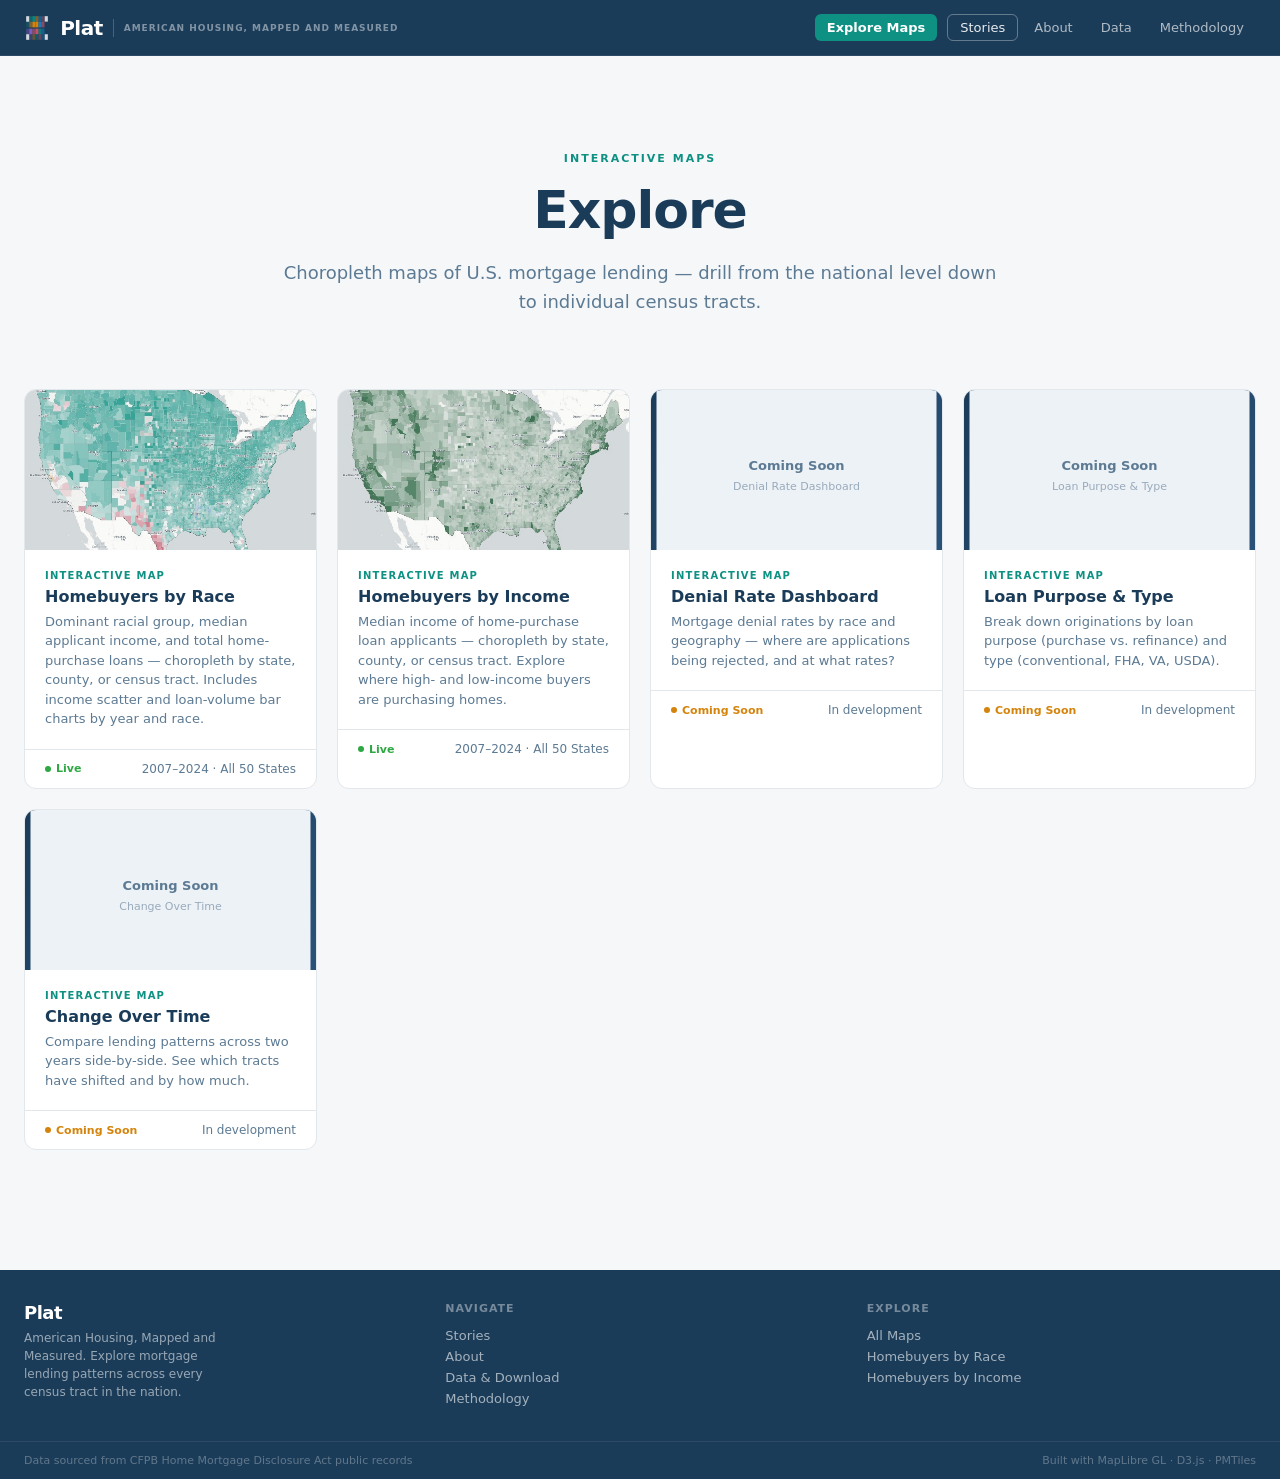
==== explore/index.html @ e6443f63 "Initial deploy" ====
<!DOCTYPE html>
<html lang="en">
<head>
  <meta charset="utf-8">
  <title>Explore Maps · Plat</title>
  <meta name="viewport" content="width=device-width, initial-scale=1">
  <link rel="stylesheet" href="../plat.css">
</head>
<body>

  <nav id="plat-nav">
    <div class="nav-inner">
      <a href="../index.html" class="nav-logo">
        <img class="nav-logo-icon" src="../plat-icon-final.svg" alt="Plat icon">
        <span class="nav-wordmark">Plat</span>
        <div class="nav-divider"></div>
        <span class="nav-tagline">American Housing, Mapped and Measured</span>
      </a>
      <div class="nav-links">
        <a href="index.html" class="nav-cta">Explore Maps</a>
        <a href="../stories.html" class="nav-stories">Stories</a>
        <a href="../about.html">About</a>
        <a href="../data.html">Data</a>
        <a href="../methodology.html">Methodology</a>
      </div>
    </div>
  </nav>

  <main class="page-main">

    <div class="hero" style="padding: 48px 24px 40px">
      <div class="hero-eyebrow">Interactive Maps</div>
      <h1>Explore</h1>
      <p>Choropleth maps of U.S. mortgage lending — drill from the national level down to individual census tracts.</p>
    </div>

    <section class="section" style="padding-top: 0">

      <div class="card-grid">

        <a href="national.html" class="card">
          <div class="card-thumb card-thumb-map">
            <img src="img/thumb-race.jpg" alt="Homebuyers by Race — national choropleth map" style="width:100%;height:100%;object-fit:cover;display:block;">
          </div>
          <div class="card-body">
            <div class="card-tag">Interactive Map</div>
            <h3>Homebuyers by Race</h3>
            <p>Dominant racial group, median applicant income, and total home-purchase loans — choropleth by state, county, or census tract. Includes income scatter and loan-volume bar charts by year and race.</p>
          </div>
          <div class="card-footer">
            <span class="card-status status-live">
              <span class="status-dot"></span>Live
            </span>
            <span>2007–2024 · All 50 States</span>
          </div>
        </a>

        <a href="income.html" class="card">
          <div class="card-thumb card-thumb-map">
            <img src="img/thumb-income.jpg" alt="Homebuyers by Income — national choropleth map" style="width:100%;height:100%;object-fit:cover;display:block;">
          </div>
          <div class="card-body">
            <div class="card-tag">Interactive Map</div>
            <h3>Homebuyers by Income</h3>
            <p>Median income of home-purchase loan applicants — choropleth by state, county, or census tract. Explore where high- and low-income buyers are purchasing homes.</p>
          </div>
          <div class="card-footer">
            <span class="card-status status-live">
              <span class="status-dot"></span>Live
            </span>
            <span>2007–2024 · All 50 States</span>
          </div>
        </a>

        <div class="card">
          <div class="card-thumb">
            <svg viewBox="0 0 280 160" xmlns="http://www.w3.org/2000/svg" style="width:100%;height:100%">
              <rect width="280" height="160" fill="#edf2f7"/>
              <text x="140" y="80" font-family="system-ui,sans-serif" font-size="13" font-weight="600" fill="#5C7A93" text-anchor="middle">Coming Soon</text>
              <text x="140" y="100" font-family="system-ui,sans-serif" font-size="11" fill="#9ab" text-anchor="middle">Denial Rate Dashboard</text>
            </svg>
          </div>
          <div class="card-body">
            <div class="card-tag">Interactive Map</div>
            <h3>Denial Rate Dashboard</h3>
            <p>Mortgage denial rates by race and geography — where are applications being rejected, and at what rates?</p>
          </div>
          <div class="card-footer">
            <span class="card-status status-soon">
              <span class="status-dot"></span>Coming Soon
            </span>
            <span>In development</span>
          </div>
        </div>

        <div class="card">
          <div class="card-thumb">
            <svg viewBox="0 0 280 160" xmlns="http://www.w3.org/2000/svg" style="width:100%;height:100%">
              <rect width="280" height="160" fill="#edf2f7"/>
              <text x="140" y="80" font-family="system-ui,sans-serif" font-size="13" font-weight="600" fill="#5C7A93" text-anchor="middle">Coming Soon</text>
              <text x="140" y="100" font-family="system-ui,sans-serif" font-size="11" fill="#9ab" text-anchor="middle">Loan Purpose &amp; Type</text>
            </svg>
          </div>
          <div class="card-body">
            <div class="card-tag">Interactive Map</div>
            <h3>Loan Purpose &amp; Type</h3>
            <p>Break down originations by loan purpose (purchase vs. refinance) and type (conventional, FHA, VA, USDA).</p>
          </div>
          <div class="card-footer">
            <span class="card-status status-soon">
              <span class="status-dot"></span>Coming Soon
            </span>
            <span>In development</span>
          </div>
        </div>

        <div class="card">
          <div class="card-thumb">
            <svg viewBox="0 0 280 160" xmlns="http://www.w3.org/2000/svg" style="width:100%;height:100%">
              <rect width="280" height="160" fill="#edf2f7"/>
              <text x="140" y="80" font-family="system-ui,sans-serif" font-size="13" font-weight="600" fill="#5C7A93" text-anchor="middle">Coming Soon</text>
              <text x="140" y="100" font-family="system-ui,sans-serif" font-size="11" fill="#9ab" text-anchor="middle">Change Over Time</text>
            </svg>
          </div>
          <div class="card-body">
            <div class="card-tag">Interactive Map</div>
            <h3>Change Over Time</h3>
            <p>Compare lending patterns across two years side-by-side. See which tracts have shifted and by how much.</p>
          </div>
          <div class="card-footer">
            <span class="card-status status-soon">
              <span class="status-dot"></span>Coming Soon
            </span>
            <span>In development</span>
          </div>
        </div>

      </div>
    </section>

  </main>

  <footer id="plat-footer">
    <div class="footer-inner">
      <div class="footer-brand">
        <div class="footer-wordmark">Plat</div>
        <p>American Housing, Mapped and Measured. Explore mortgage lending patterns across every census tract in the nation.</p>
      </div>
      <div class="footer-col">
        <h4>Navigate</h4>
        <a href="../stories.html">Stories</a>
        <a href="../about.html">About</a>
        <a href="../data.html">Data &amp; Download</a>
        <a href="../methodology.html">Methodology</a>
      </div>
      <div class="footer-col">
        <h4>Explore</h4>
        <a href="index.html">All Maps</a>
        <a href="national.html">Homebuyers by Race</a>
        <a href="income.html">Homebuyers by Income</a>
      </div>
    </div>
    <div class="footer-bottom">
      <span>Data sourced from CFPB Home Mortgage Disclosure Act public records</span>
      <span>Built with MapLibre GL · D3.js · PMTiles</span>
    </div>
  </footer>

</body>
</html>
---- plat.css ----
/* ============================================================
   Plat – Shared Site Styles
   American Housing, Mapped and Measured
   ============================================================ */

/* ── Variables ──────────────────────────────────────────── */
:root {
  --navy:   #1B3C59;
  --teal:   #0E9183;
  --amber:  #D4840C;
  --steel:  #1A7BBD;
  --violet: #7C5CBF;
  --rose:   #C2546A;
  --bg:     #F5F7F9;
  --surface:#FFFFFF;
  --border: #E2E7EC;
  --text:   #1B3C59;
  --muted:  #5C7A93;
  --nav-h:  56px;
  --font:   'Montserrat', system-ui, -apple-system, sans-serif;
}

/* ── Reset ──────────────────────────────────────────────── */
*, *::before, *::after { box-sizing: border-box; margin: 0; padding: 0; }
html { font-size: 16px; -webkit-text-size-adjust: 100%; }
body {
  font-family: var(--font);
  background: var(--bg);
  color: var(--text);
  min-height: 100vh;
  display: flex;
  flex-direction: column;
}
a { color: inherit; text-decoration: none; }
img, svg { display: block; }

/* ── Font import ────────────────────────────────────────── */
@import url('https://fonts.googleapis.com/css2?family=Montserrat:wght@400;500;600;700&display=swap');

/* ============================================================
   NAVIGATION
   ============================================================ */
#plat-nav {
  position: sticky;
  top: 0;
  z-index: 1000;
  height: var(--nav-h);
  background: var(--navy);
  border-bottom: 1px solid rgba(255,255,255,0.08);
  flex-shrink: 0;
}
.nav-inner {
  max-width: 1320px;
  margin: 0 auto;
  height: 100%;
  padding: 0 24px;
  display: flex;
  align-items: center;
  justify-content: space-between;
  gap: 32px;
}

/* Logo */
.nav-logo {
  display: flex;
  align-items: center;
  gap: 10px;
  flex-shrink: 0;
  opacity: 1;
  transition: opacity 150ms;
}
.nav-logo:hover { opacity: 0.85; }
.nav-logo-icon {
  width: auto;
  height: 28px;
  flex-shrink: 0;
}
.nav-wordmark {
  font-family: var(--font);
  font-size: 20px;
  font-weight: 700;
  color: #ffffff;
  letter-spacing: -0.5px;
  line-height: 1;
}
.nav-divider {
  width: 1px;
  height: 18px;
  background: rgba(255,255,255,0.2);
}
.nav-tagline {
  font-size: 9px;
  font-weight: 600;
  color: rgba(255,255,255,0.45);
  letter-spacing: 1px;
  text-transform: uppercase;
}

/* Links */
.nav-links {
  display: flex;
  align-items: center;
  gap: 4px;
}
.nav-links a {
  font-size: 13px;
  font-weight: 400;
  color: rgba(255,255,255,0.65);
  padding: 6px 12px;
  border-radius: 6px;
  transition: color 150ms, background 150ms;
  white-space: nowrap;
}
.nav-links a:hover {
  color: #ffffff;
  background: rgba(255,255,255,0.08);
}
.nav-links a.active {
  color: #ffffff;
  background: rgba(14,145,131,0.30);
}
.nav-links a.nav-cta {
  background: var(--teal);
  color: #ffffff;
  font-weight: 600;
  margin-right: 6px;
}
.nav-links a.nav-cta:hover { background: #0a7a6d; }
.nav-links a.nav-stories {
  border: 1.5px solid rgba(255,255,255,0.32);
  color: rgba(255,255,255,0.90);
  font-weight: 500;
  padding: 5px 12px;
}
.nav-links a.nav-stories:hover {
  border-color: rgba(255,255,255,0.6);
  background: rgba(255,255,255,0.08);
  color: #ffffff;
}
.nav-links a.nav-stories.active {
  border-color: rgba(14,145,131,0.7);
  background: rgba(14,145,131,0.20);
  color: #ffffff;
}

/* ============================================================
   FOOTER
   ============================================================ */
#plat-footer {
  margin-top: auto;
  background: var(--navy);
  color: rgba(255,255,255,0.55);
  font-size: 12px;
}
.footer-inner {
  max-width: 1320px;
  margin: 0 auto;
  padding: 32px 24px;
  display: grid;
  grid-template-columns: 1fr 1fr 1fr;
  gap: 32px;
}
.footer-brand .footer-wordmark {
  font-size: 18px;
  font-weight: 700;
  color: #ffffff;
  letter-spacing: -0.5px;
  margin-bottom: 6px;
}
.footer-brand p { line-height: 1.5; max-width: 220px; }
.footer-col h4 {
  font-size: 11px;
  font-weight: 600;
  color: rgba(255,255,255,0.40);
  letter-spacing: 1px;
  text-transform: uppercase;
  margin-bottom: 10px;
}
.footer-col a {
  display: block;
  color: rgba(255,255,255,0.60);
  font-size: 13px;
  padding: 3px 0;
  transition: color 150ms;
}
.footer-col a:hover { color: #ffffff; }
.footer-bottom {
  max-width: 1320px;
  margin: 0 auto;
  padding: 12px 24px;
  border-top: 1px solid rgba(255,255,255,0.08);
  display: flex;
  justify-content: space-between;
  align-items: center;
  font-size: 11px;
  color: rgba(255,255,255,0.30);
}

/* ============================================================
   PAGE SHELL (for non-dashboard pages)
   ============================================================ */
.page-main {
  flex: 1;
  max-width: 1320px;
  margin: 0 auto;
  width: 100%;
  padding: 48px 24px 64px;
}

/* Hero */
.hero {
  text-align: center;
  padding: 72px 24px 56px;
  max-width: 780px;
  margin: 0 auto;
}
.hero-eyebrow {
  font-size: 11px;
  font-weight: 600;
  letter-spacing: 2px;
  text-transform: uppercase;
  color: var(--teal);
  margin-bottom: 16px;
}
.hero h1 {
  font-size: clamp(32px, 5vw, 52px);
  font-weight: 700;
  line-height: 1.12;
  color: var(--navy);
  letter-spacing: -1px;
  margin-bottom: 20px;
}
.hero h1 em {
  font-style: normal;
  color: var(--teal);
}
.hero p {
  font-size: 18px;
  font-weight: 400;
  color: var(--muted);
  line-height: 1.6;
  margin-bottom: 32px;
}
.btn {
  display: inline-flex;
  align-items: center;
  gap: 8px;
  font-family: var(--font);
  font-size: 14px;
  font-weight: 600;
  padding: 12px 24px;
  border-radius: 8px;
  cursor: pointer;
  transition: all 150ms;
  border: none;
  text-decoration: none;
}
.btn-primary { background: var(--teal); color: #fff; }
.btn-primary:hover { background: #0a7a6d; }
.btn-outline { background: transparent; color: var(--navy); border: 1.5px solid var(--border); }
.btn-outline:hover { background: var(--surface); border-color: var(--navy); }
.btn-group { display: flex; gap: 12px; justify-content: center; flex-wrap: wrap; }

/* Section */
.section { padding: 56px 0; }
.section-label {
  font-size: 11px;
  font-weight: 600;
  letter-spacing: 2px;
  text-transform: uppercase;
  color: var(--teal);
  margin-bottom: 12px;
}
.section h2 {
  font-size: 28px;
  font-weight: 700;
  color: var(--navy);
  letter-spacing: -0.5px;
  margin-bottom: 8px;
}
.section-sub {
  font-size: 15px;
  color: var(--muted);
  line-height: 1.6;
  max-width: 560px;
  margin-bottom: 36px;
}

/* Cards */
.card-grid {
  display: grid;
  grid-template-columns: repeat(auto-fill, minmax(280px, 1fr));
  gap: 20px;
}
.card {
  background: var(--surface);
  border: 1px solid var(--border);
  border-radius: 12px;
  overflow: hidden;
  transition: box-shadow 200ms, transform 200ms;
}
.card:hover {
  box-shadow: 0 8px 24px rgba(27,60,89,0.10);
  transform: translateY(-2px);
}
.card-thumb {
  height: 160px;
  background: linear-gradient(135deg, var(--navy) 0%, #2a5278 100%);
  position: relative;
  overflow: hidden;
}
.card-thumb-map {
  background: linear-gradient(160deg, #d0e8e6 0%, #a8d4d1 40%, #7bbfbb 100%);
}
.card-body { padding: 20px; }
.card-tag {
  font-size: 10px;
  font-weight: 600;
  letter-spacing: 1.2px;
  text-transform: uppercase;
  color: var(--teal);
  margin-bottom: 6px;
}
.card h3 {
  font-size: 16px;
  font-weight: 700;
  color: var(--navy);
  margin-bottom: 6px;
}
.card p {
  font-size: 13px;
  color: var(--muted);
  line-height: 1.5;
}
.card-footer {
  padding: 12px 20px;
  border-top: 1px solid var(--border);
  display: flex;
  align-items: center;
  justify-content: space-between;
  font-size: 12px;
  color: var(--muted);
}
.card-status {
  display: inline-flex;
  align-items: center;
  gap: 5px;
  font-size: 11px;
  font-weight: 600;
}
.status-dot {
  width: 6px;
  height: 6px;
  border-radius: 50%;
}
.status-live .status-dot { background: #2ea843; }
.status-live { color: #2ea843; }
.status-soon .status-dot { background: var(--amber); }
.status-soon { color: var(--amber); }

/* Stats row */
.stats-row {
  display: grid;
  grid-template-columns: repeat(auto-fit, minmax(160px, 1fr));
  gap: 1px;
  background: var(--border);
  border: 1px solid var(--border);
  border-radius: 12px;
  overflow: hidden;
  margin: 40px 0;
}
.stat-cell {
  background: var(--surface);
  padding: 24px 28px;
  text-align: center;
}
.stat-val {
  font-size: 32px;
  font-weight: 700;
  color: var(--navy);
  letter-spacing: -1px;
  line-height: 1;
  margin-bottom: 4px;
}
.stat-val span { color: var(--teal); }
.stat-label { font-size: 12px; color: var(--muted); font-weight: 500; }

/* Placeholder content */
.placeholder-banner {
  background: var(--surface);
  border: 1px solid var(--border);
  border-radius: 12px;
  padding: 64px 32px;
  text-align: center;
  color: var(--muted);
}
.placeholder-banner h2 { color: var(--navy); margin-bottom: 8px; }
.placeholder-banner p { font-size: 15px; line-height: 1.6; max-width: 480px; margin: 0 auto; }

/* Secondary resource strip */
.resource-strip { padding-top: 0; padding-bottom: 56px; }
.resource-strip-grid {
  display: grid;
  grid-template-columns: repeat(auto-fit, minmax(240px, 1fr));
  gap: 12px;
}
.resource-item {
  display: flex;
  align-items: center;
  gap: 14px;
  padding: 16px 18px;
  background: var(--surface);
  border: 1px solid var(--border);
  border-radius: 10px;
  transition: box-shadow 150ms, border-color 150ms;
  cursor: pointer;
}
.resource-item:hover {
  box-shadow: 0 4px 12px rgba(27,60,89,0.08);
  border-color: #c5d0db;
}
.resource-icon {
  flex-shrink: 0;
  width: 36px;
  height: 36px;
  border-radius: 8px;
  background: var(--bg);
  display: flex;
  align-items: center;
  justify-content: center;
  color: var(--muted);
}
.resource-item:hover .resource-icon { color: var(--teal); background: #e8f5f3; }
.resource-title {
  font-size: 13px;
  font-weight: 600;
  color: var(--navy);
  margin-bottom: 2px;
}
.resource-desc {
  font-size: 12px;
  color: var(--muted);
  line-height: 1.4;
}
.resource-arrow {
  margin-left: auto;
  flex-shrink: 0;
  font-size: 14px;
  color: var(--muted);
  transition: color 150ms, transform 150ms;
}
.resource-item:hover .resource-arrow { color: var(--teal); transform: translateX(3px); }

/* Full-bleed wrapper for dashboard pages */
body.dashboard-page {
  overflow: hidden;
  height: 100vh;
}
body.dashboard-page #plat-nav { position: relative; }
body.dashboard-page .dashboard-frame {
  flex: 1;
  overflow: hidden;
  display: flex;
  flex-direction: column;
}
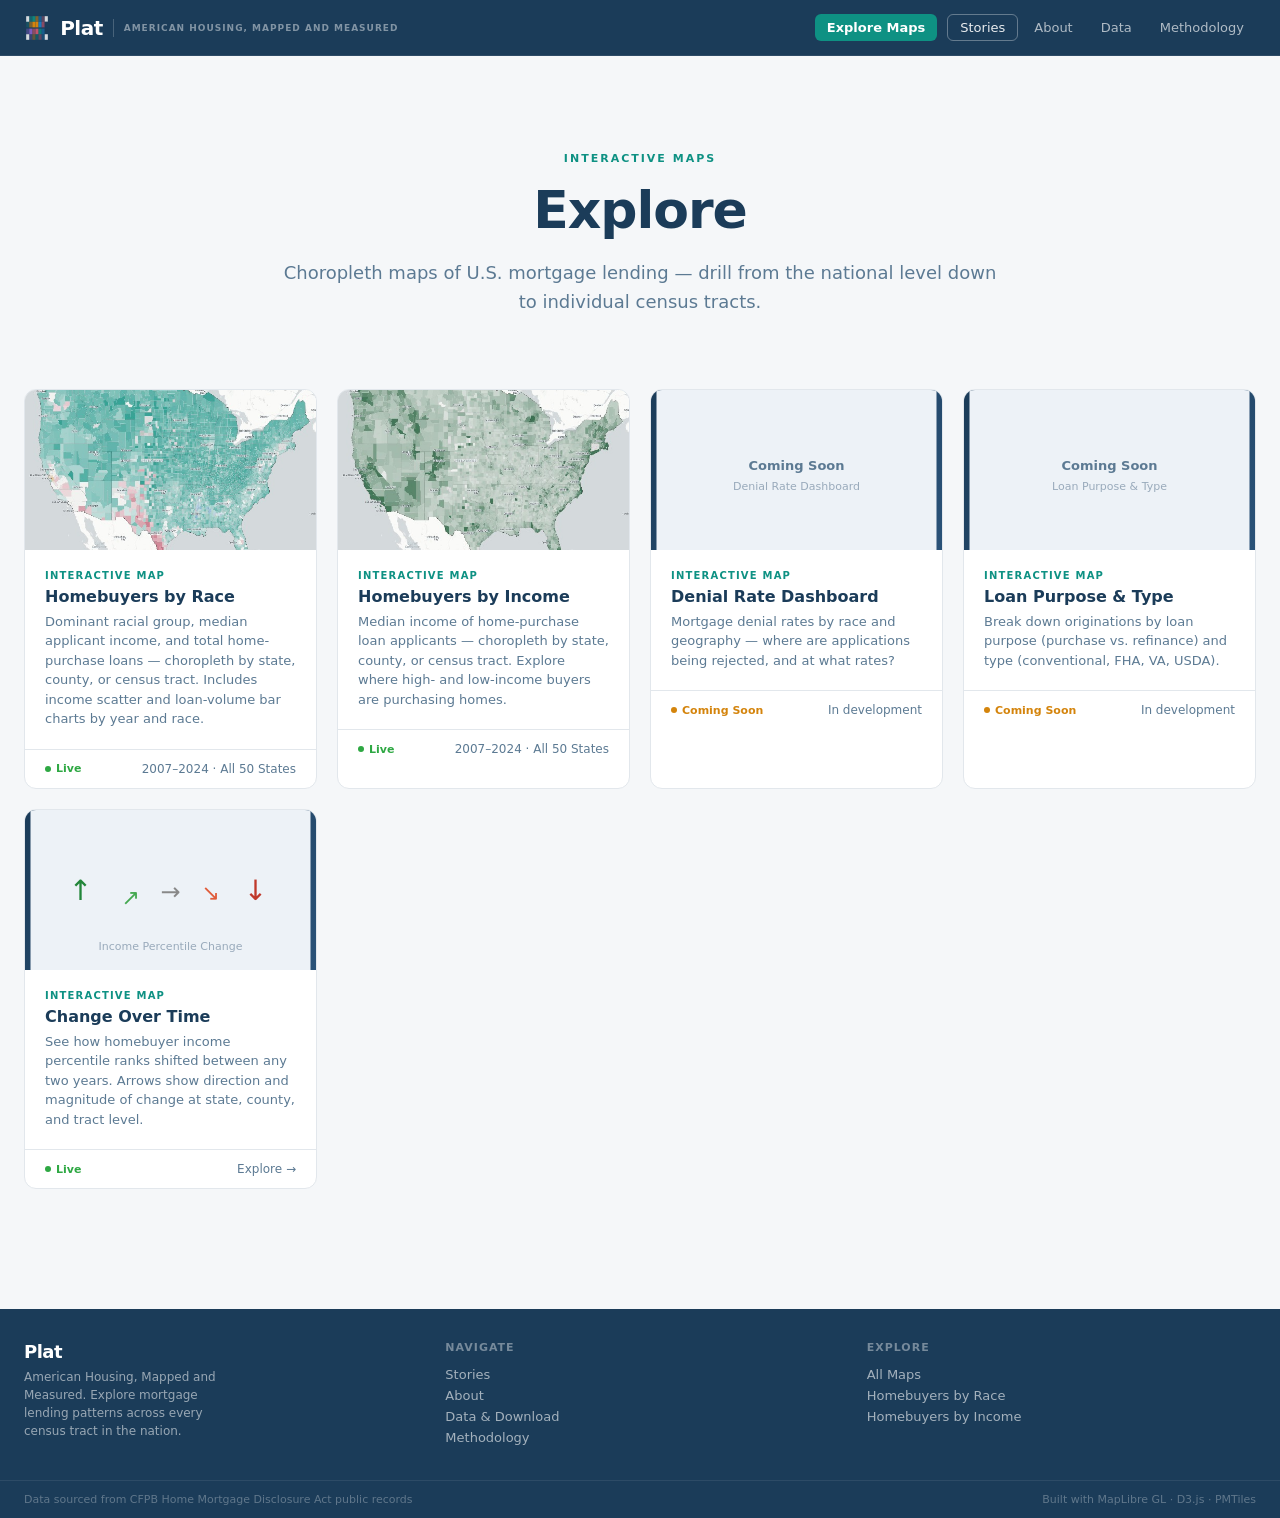
==== commit 66c74c5d: "Add Changes dashboard: income percentile change arrows New explore/changes.html shows how homebuyer " ====
--- a/explore/index.html
+++ b/explore/index.html
@@ -114,26 +114,31 @@
           </div>
         </div>
 
-        <div class="card">
+        <a href="changes.html" class="card" style="text-decoration:none;color:inherit">
           <div class="card-thumb">
             <svg viewBox="0 0 280 160" xmlns="http://www.w3.org/2000/svg" style="width:100%;height:100%">
               <rect width="280" height="160" fill="#edf2f7"/>
-              <text x="140" y="80" font-family="system-ui,sans-serif" font-size="13" font-weight="600" fill="#5C7A93" text-anchor="middle">Coming Soon</text>
-              <text x="140" y="100" font-family="system-ui,sans-serif" font-size="11" fill="#9ab" text-anchor="middle">Change Over Time</text>
+              <!-- Sample arrows indicating income rank change -->
+              <text x="50"  y="90" font-size="28" text-anchor="middle" fill="#22863a">↑</text>
+              <text x="100" y="95" font-size="22" text-anchor="middle" fill="#44a850">↗</text>
+              <text x="140" y="90" font-size="24" text-anchor="middle" fill="#888">→</text>
+              <text x="180" y="90" font-size="22" text-anchor="middle" fill="#e05c3a">↘</text>
+              <text x="225" y="90" font-size="28" text-anchor="middle" fill="#c0392b">↓</text>
+              <text x="140" y="140" font-family="system-ui,sans-serif" font-size="11" fill="#9ab" text-anchor="middle">Income Percentile Change</text>
             </svg>
           </div>
           <div class="card-body">
             <div class="card-tag">Interactive Map</div>
             <h3>Change Over Time</h3>
-            <p>Compare lending patterns across two years side-by-side. See which tracts have shifted and by how much.</p>
+            <p>See how homebuyer income percentile ranks shifted between any two years. Arrows show direction and magnitude of change at state, county, and tract level.</p>
           </div>
           <div class="card-footer">
-            <span class="card-status status-soon">
-              <span class="status-dot"></span>Coming Soon
+            <span class="card-status status-live">
+              <span class="status-dot"></span>Live
             </span>
-            <span>In development</span>
+            <span>Explore →</span>
           </div>
-        </div>
+        </a>
 
       </div>
     </section>
